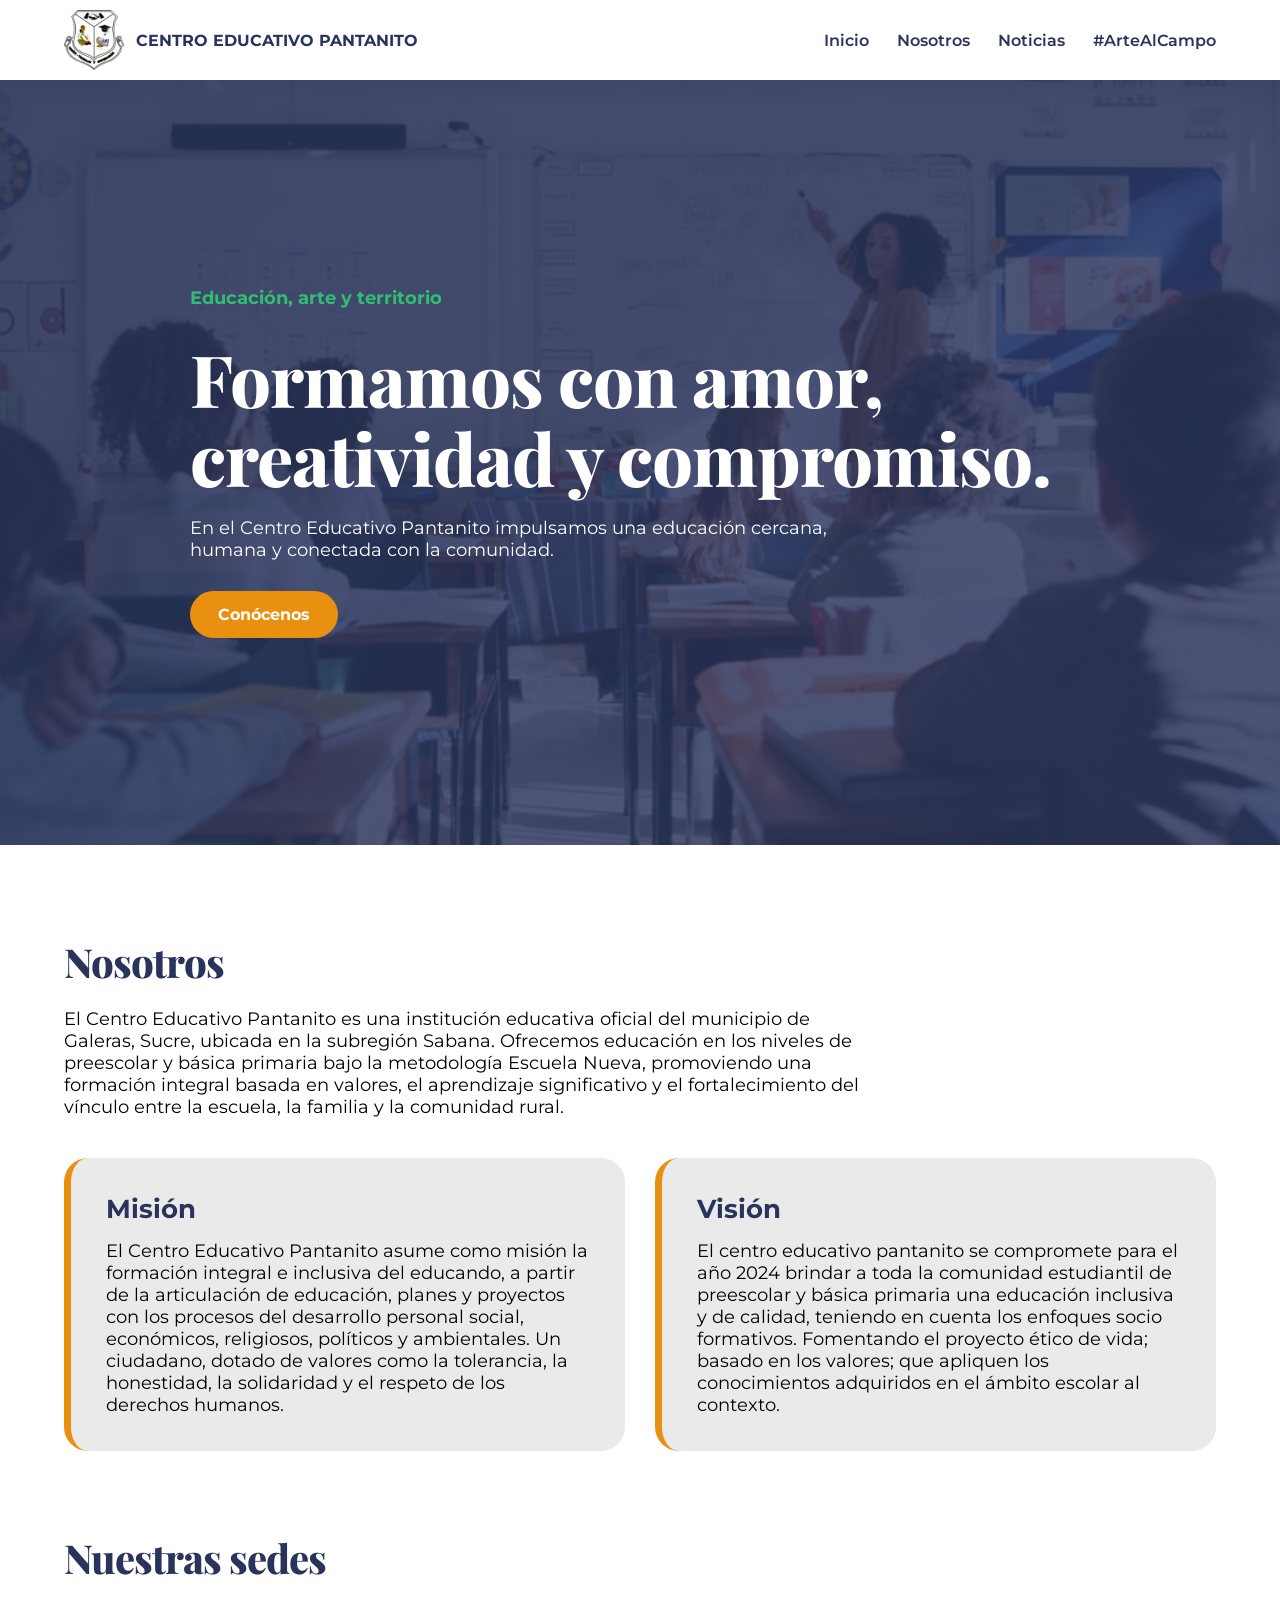
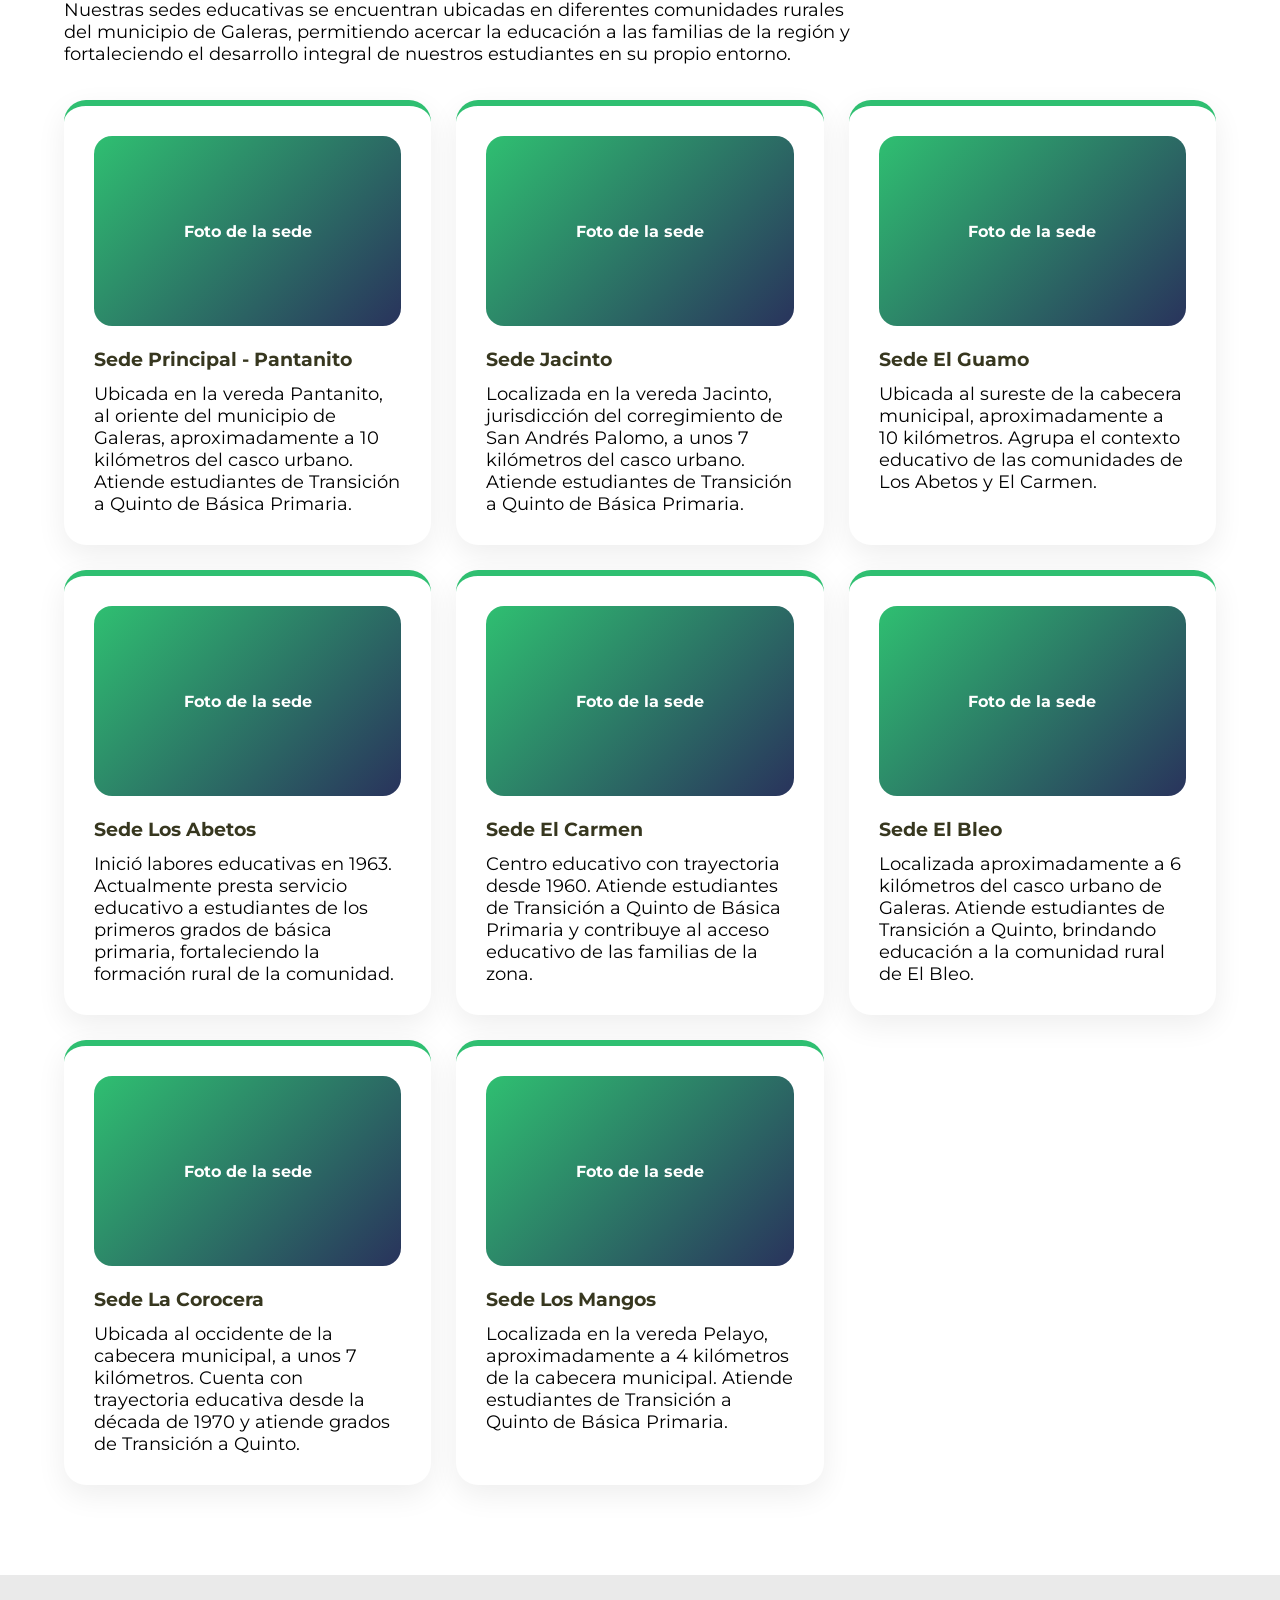
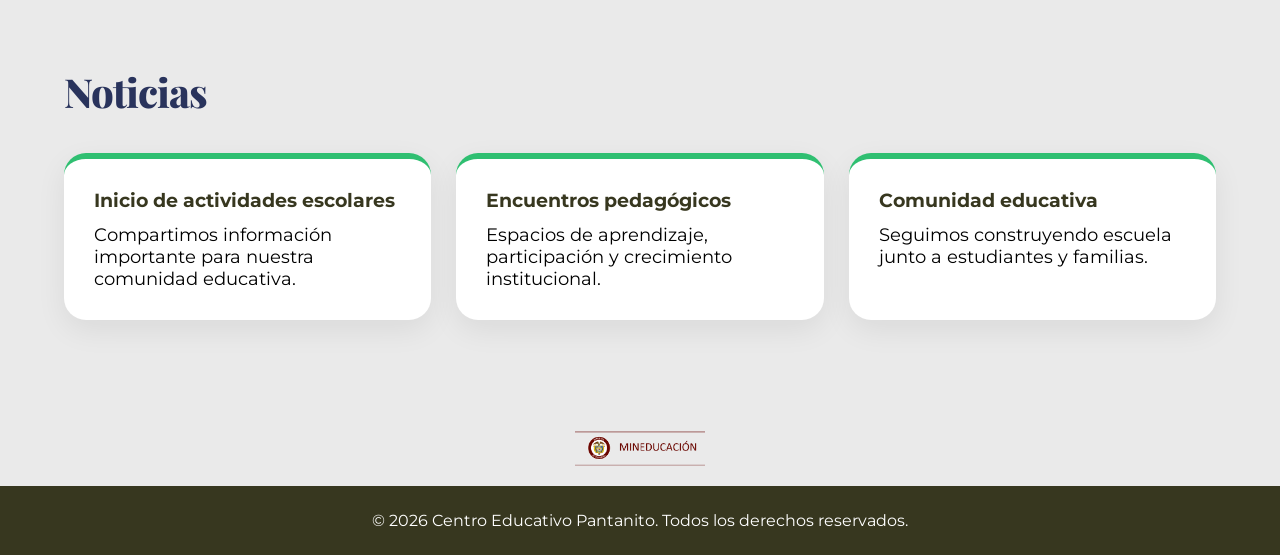
==== index.html @ 2e7761bb "Subiendo archivos base de la página" ====
<!doctype html>
<html lang="es">
  <head>
    <meta charset="UTF-8" />
    <meta name="viewport" content="width=device-width, initial-scale=1.0" />
    <title>Centro Educativo Pantanito</title>
    <link rel="preconnect" href="https://fonts.googleapis.com" />
    <link rel="preconnect" href="https://fonts.gstatic.com" crossorigin />
    <link
      href="https://fonts.googleapis.com/css2?family=Montserrat:wght@400;500;600;700;800&family=Playfair+Display:wght@600;700;800&display=swap"
      rel="stylesheet"
    />
    <link rel="stylesheet" href="styles.css" />
  </head>
  <body>
    <header class="header">
      <nav class="navbar">
        <div class="logo">
          <div class="logo-box">
            <img src="img/logo.png" alt="Logo Centro Educativo Pantanito" />
          </div>
          <span>CENTRO EDUCATIVO PANTANITO</span>
        </div>

        <ul class="menu">
          <li><a href="#inicio">Inicio</a></li>
          <li><a href="#nosotros">Nosotros</a></li>
          <li><a href="#noticias">Noticias</a></li>
          <li><a href="arte-al-campo.html">#ArteAlCampo</a></li>
        </ul>
      </nav>
    </header>

    <section id="inicio" class="hero">
      <div class="hero-content">
        <p class="tag">Educación, arte y territorio</p>
        <h1>Formamos con amor, creatividad y compromiso.</h1>
        <p>
          En el Centro Educativo Pantanito impulsamos una educación cercana,
          humana y conectada con la comunidad.
        </p>
        <a href="#nosotros" class="btn">Conócenos</a>
      </div>
    </section>

    <section id="nosotros" class="section">
      <h2>Nosotros</h2>
      <p>
        El Centro Educativo Pantanito es una institución educativa oficial del
        municipio de Galeras, Sucre, ubicada en la subregión Sabana. Ofrecemos
        educación en los niveles de preescolar y básica primaria bajo la
        metodología Escuela Nueva, promoviendo una formación integral basada en
        valores, el aprendizaje significativo y el fortalecimiento del vínculo
        entre la escuela, la familia y la comunidad rural.
      </p>

      <div class="mission-vision">
        <article class="info-box">
          <h3>Misión</h3>
          <p>
            El Centro Educativo Pantanito asume como misión la formación
            integral e inclusiva del educando, a partir de la articulación de
            educación, planes y proyectos con los procesos del desarrollo
            personal social, económicos, religiosos, políticos y ambientales. Un
            ciudadano, dotado de valores como la tolerancia, la honestidad, la
            solidaridad y el respeto de los derechos humanos.
          </p>
        </article>

        <article class="info-box">
          <h3>Visión</h3>
          <p>
            El centro educativo pantanito se compromete para el año 2024 brindar
            a toda la comunidad estudiantil de preescolar y básica primaria una
            educación inclusiva y de calidad, teniendo en cuenta los enfoques
            socio formativos. Fomentando el proyecto ético de vida; basado en
            los valores; que apliquen los conocimientos adquiridos en el ámbito
            escolar al contexto.
          </p>
        </article>
      </div>

      <div class="sedes">
        <h2>Nuestras sedes</h2>
        <p>
          Nuestras sedes educativas se encuentran ubicadas en diferentes
          comunidades rurales del municipio de Galeras, permitiendo acercar la
          educación a las familias de la región y fortaleciendo el desarrollo
          integral de nuestros estudiantes en su propio entorno.
        </p>

        <div class="cards sedes-grid">
          <article class="card sede-card">
            <div class="sede-img">Foto de la sede</div>
            <h3>Sede Principal - Pantanito</h3>
            <p>
              Ubicada en la vereda Pantanito, al oriente del municipio de
              Galeras, aproximadamente a 10 kilómetros del casco urbano. Atiende
              estudiantes de Transición a Quinto de Básica Primaria.
            </p>
          </article>

          <article class="card sede-card">
            <div class="sede-img">Foto de la sede</div>
            <h3>Sede Jacinto</h3>
            <p>
              Localizada en la vereda Jacinto, jurisdicción del corregimiento de
              San Andrés Palomo, a unos 7 kilómetros del casco urbano. Atiende
              estudiantes de Transición a Quinto de Básica Primaria.
            </p>
          </article>

          <article class="card sede-card">
            <div class="sede-img">Foto de la sede</div>
            <h3>Sede El Guamo</h3>
            <p>
              Ubicada al sureste de la cabecera municipal, aproximadamente a 10
              kilómetros. Agrupa el contexto educativo de las comunidades de Los
              Abetos y El Carmen.
            </p>
          </article>

          <article class="card sede-card">
            <div class="sede-img">Foto de la sede</div>
            <h3>Sede Los Abetos</h3>
            <p>
              Inició labores educativas en 1963. Actualmente presta servicio
              educativo a estudiantes de los primeros grados de básica primaria,
              fortaleciendo la formación rural de la comunidad.
            </p>
          </article>

          <article class="card sede-card">
            <div class="sede-img">Foto de la sede</div>
            <h3>Sede El Carmen</h3>
            <p>
              Centro educativo con trayectoria desde 1960. Atiende estudiantes
              de Transición a Quinto de Básica Primaria y contribuye al acceso
              educativo de las familias de la zona.
            </p>
          </article>

          <article class="card sede-card">
            <div class="sede-img">Foto de la sede</div>
            <h3>Sede El Bleo</h3>
            <p>
              Localizada aproximadamente a 6 kilómetros del casco urbano de
              Galeras. Atiende estudiantes de Transición a Quinto, brindando
              educación a la comunidad rural de El Bleo.
            </p>
          </article>

          <article class="card sede-card">
            <div class="sede-img">Foto de la sede</div>
            <h3>Sede La Corocera</h3>
            <p>
              Ubicada al occidente de la cabecera municipal, a unos 7
              kilómetros. Cuenta con trayectoria educativa desde la década de
              1970 y atiende grados de Transición a Quinto.
            </p>
          </article>

          <article class="card sede-card">
            <div class="sede-img">Foto de la sede</div>
            <h3>Sede Los Mangos</h3>
            <p>
              Localizada en la vereda Pelayo, aproximadamente a 4 kilómetros de
              la cabecera municipal. Atiende estudiantes de Transición a Quinto
              de Básica Primaria.
            </p>
          </article>
        </div>
      </div>
    </section>

    <section id="noticias" class="section bg-light">
      <h2>Noticias</h2>

      <div class="cards">
        <article class="card">
          <h3>Inicio de actividades escolares</h3>
          <p>
            Compartimos información importante para nuestra comunidad educativa.
          </p>
        </article>

        <article class="card">
          <h3>Encuentros pedagógicos</h3>
          <p>
            Espacios de aprendizaje, participación y crecimiento institucional.
          </p>
        </article>

        <article class="card">
          <h3>Comunidad educativa</h3>
          <p>Seguimos construyendo escuela junto a estudiantes y familias.</p>
        </article>
      </div>
    </section>

    <section class="logos-section">
      <div class="logos-container">
        <div class="logos-grid">
          <div class="logo-aliado">
            <img
              src="img/logo-mineducacion.png"
              alt="Ministerio de Educación Nacional"
            />
          </div>
        </div>
      </div>
    </section>

    <footer class="footer">
      <p>© 2026 Centro Educativo Pantanito. Todos los derechos reservados.</p>
    </footer>
  </body>
</html>
---- styles.css ----
:root {
  --gris: #EAEAEA;
  --naranja: #EA9010;
  --khaki: #37371F;
  --indigo: #29335C;
  --verde: #2FBF71;
  --blanco: #FFFFFF;
  --texto: #222222;
}

* {
  margin: 0;
  padding: 0;
  box-sizing: border-box;
}

html {
  scroll-behavior: smooth;
}

body {
  font-family: 'Montserrat', sans-serif;
}

h1, h2 {
  font-family: 'Playfair Display', serif;
  font-weight: 800;
  letter-spacing: -1px;
}

h3,
.logo span,
.menu a,
.btn,
.tag {
  font-family: 'Montserrat', sans-serif;
  font-weight: 700;
}

p,
li,
span {
  font-family: 'Montserrat', sans-serif;
  font-weight: 400;
}

.header {
  background: var(--blanco);
  box-shadow: 0 4px 20px rgba(0, 0, 0, 0.08);
  position: sticky;
  top: 0;
  z-index: 1000;
}

.navbar {
  width: 90%;
  max-width: 1200px;
  margin: auto;
  height: 80px;
  display: flex;
  justify-content: space-between;
  align-items: center;
}

.logo {
  display: flex;
  align-items: center;
  gap: 12px;
  font-weight: bold;
  color: var(--indigo);
}

.logo-box {
  width: 60px;
  height: 60px;
  border-radius: 14px;
  background: transparent;
  display: flex;
  align-items: center;
  justify-content: center;
  overflow: hidden;
}

.logo-box img {
  width: 100%;
  height: 100%;
  object-fit: contain;
}

.menu {
  list-style: none;
  display: flex;
  gap: 28px;
}

.menu a {
  text-decoration: none;
  color: var(--indigo);
  font-weight: 600;
}

.menu a:hover {
  color: var(--naranja);
}

.hero {
  min-height: 85vh;
  background:
    linear-gradient(rgba(41, 51, 92, 0.82), rgba(41, 51, 92, 0.82)),
    url("img/index.jpg");
  background-size: cover;
  background-position: center;
  display: flex;
  align-items: center;
  color: var(--blanco);
}

.hero-content {
  width: 90%;
  max-width: 900px;
  margin: auto;
}

.tag {
  color: var(--verde);
  font-weight: bold;
  margin-bottom: 15px;
}

.hero h1 {
  font-size: clamp(38px, 6vw, 72px);
  line-height: 1.1;
  margin-bottom: 20px;
}

.hero p {
  max-width: 650px;
  font-size: 18px;
  margin-bottom: 30px;
}

.btn {
  display: inline-block;
  background: var(--naranja);
  color: var(--blanco);
  padding: 14px 28px;
  border-radius: 40px;
  text-decoration: none;
  font-weight: bold;
  transition: 0.3s ease;
}

.btn:hover {
  background: var(--verde);
  transform: translateY(-3px);
}

.section {
  width: 90%;
  max-width: 1200px;
  margin: auto;
  padding: 90px 0;
}

.section h2 {
  color: var(--indigo);
  font-size: 40px;
  margin-bottom: 20px;
}

.section p {
  max-width: 800px;
  font-size: 18px;
}

.bg-light {
  max-width: none;
  width: 100%;
  background: var(--gris);
  padding-left: 5%;
  padding-right: 5%;
}

.cards {
  display: grid;
  grid-template-columns: repeat(3, 1fr);
  gap: 25px;
  margin-top: 35px;
}

.card {
  background: var(--blanco);
  padding: 30px;
  border-radius: 22px;
  box-shadow: 0 10px 30px rgba(0, 0, 0, 0.07);
  border-top: 6px solid var(--verde);
}

.card h3 {
  color: var(--khaki);
  margin-bottom: 12px;
}

.arte {
  background: var(--indigo);
  color: var(--blanco);
  border-radius: 30px;
  padding: 70px;
  margin-top: 70px;
  margin-bottom: 70px;
}

.arte h2 {
  color: var(--verde);
}

.btn-dark {
  background: var(--verde);
  margin-top: 25px;
}

.btn-dark:hover {
  background: var(--naranja);
}

.footer {
  background: var(--khaki);
  color: var(--blanco);
  text-align: center;
  padding: 25px;
}

@media (max-width: 768px) {
  .navbar {
    height: auto;
    padding: 20px 0;
    flex-direction: column;
    gap: 18px;
  }

  .menu {
    flex-wrap: wrap;
    justify-content: center;
    gap: 15px;
  }

  .hero {
    text-align: center;
    min-height: 75vh;
  }

  .hero p {
    margin-left: auto;
    margin-right: auto;
  }

  .cards {
    grid-template-columns: 1fr;
  }

  .arte {
    padding: 45px 25px;
    border-radius: 20px;
  }

  .section h2 {
    font-size: 32px;
  }
}

.arte-hero {
  background:
    linear-gradient(rgba(55, 55, 31, 0.78), rgba(55, 55, 31, 0.78)),
    url("https://images.unsplash.com/photo-1513364776144-60967b0f800f?auto=format&fit=crop&w=1600&q=80");
  background-size: cover;
  background-position: center;
}

.mission-vision {
  display: grid;
  grid-template-columns: repeat(2, 1fr);
  gap: 30px;
  margin-top: 40px;
}

.info-box {
  background: var(--gris);
  padding: 35px;
  border-radius: 24px;
  border-left: 7px solid var(--naranja);
}

.info-box h3 {
  color: var(--indigo);
  font-size: 26px;
  margin-bottom: 15px;
}

.sedes {
  margin-top: 80px;
}

.sedes h2 {
  margin-bottom: 15px;
}

.sedes-grid {
  margin-top: 35px;
}

.sede-card {
  overflow: hidden;
}

.sede-img {
  height: 190px;
  border-radius: 18px;
  background: linear-gradient(135deg, var(--verde), var(--indigo));
  color: var(--blanco);
  display: flex;
  align-items: center;
  justify-content: center;
  font-weight: bold;
  margin-bottom: 22px;
}

.logos-section {
  background: var(--gris);
  padding: 20px 5%;
}

.logos-container {
  max-width: 1200px;
  margin: auto;
}

.logos-grid {
  display: flex;
  justify-content: center;
  align-items: center;
}

.logo-aliado {
  display: flex;
  align-items: center;
  justify-content: center;
  background: transparent;
  padding: 0;
  border: none;
  box-shadow: none;
}

.logo-aliado img {
  max-width: 130px;
  max-height: 45px;
  object-fit: contain;
}

@media (max-width: 768px) {
  .mission-vision {
    grid-template-columns: 1fr;
  }
}
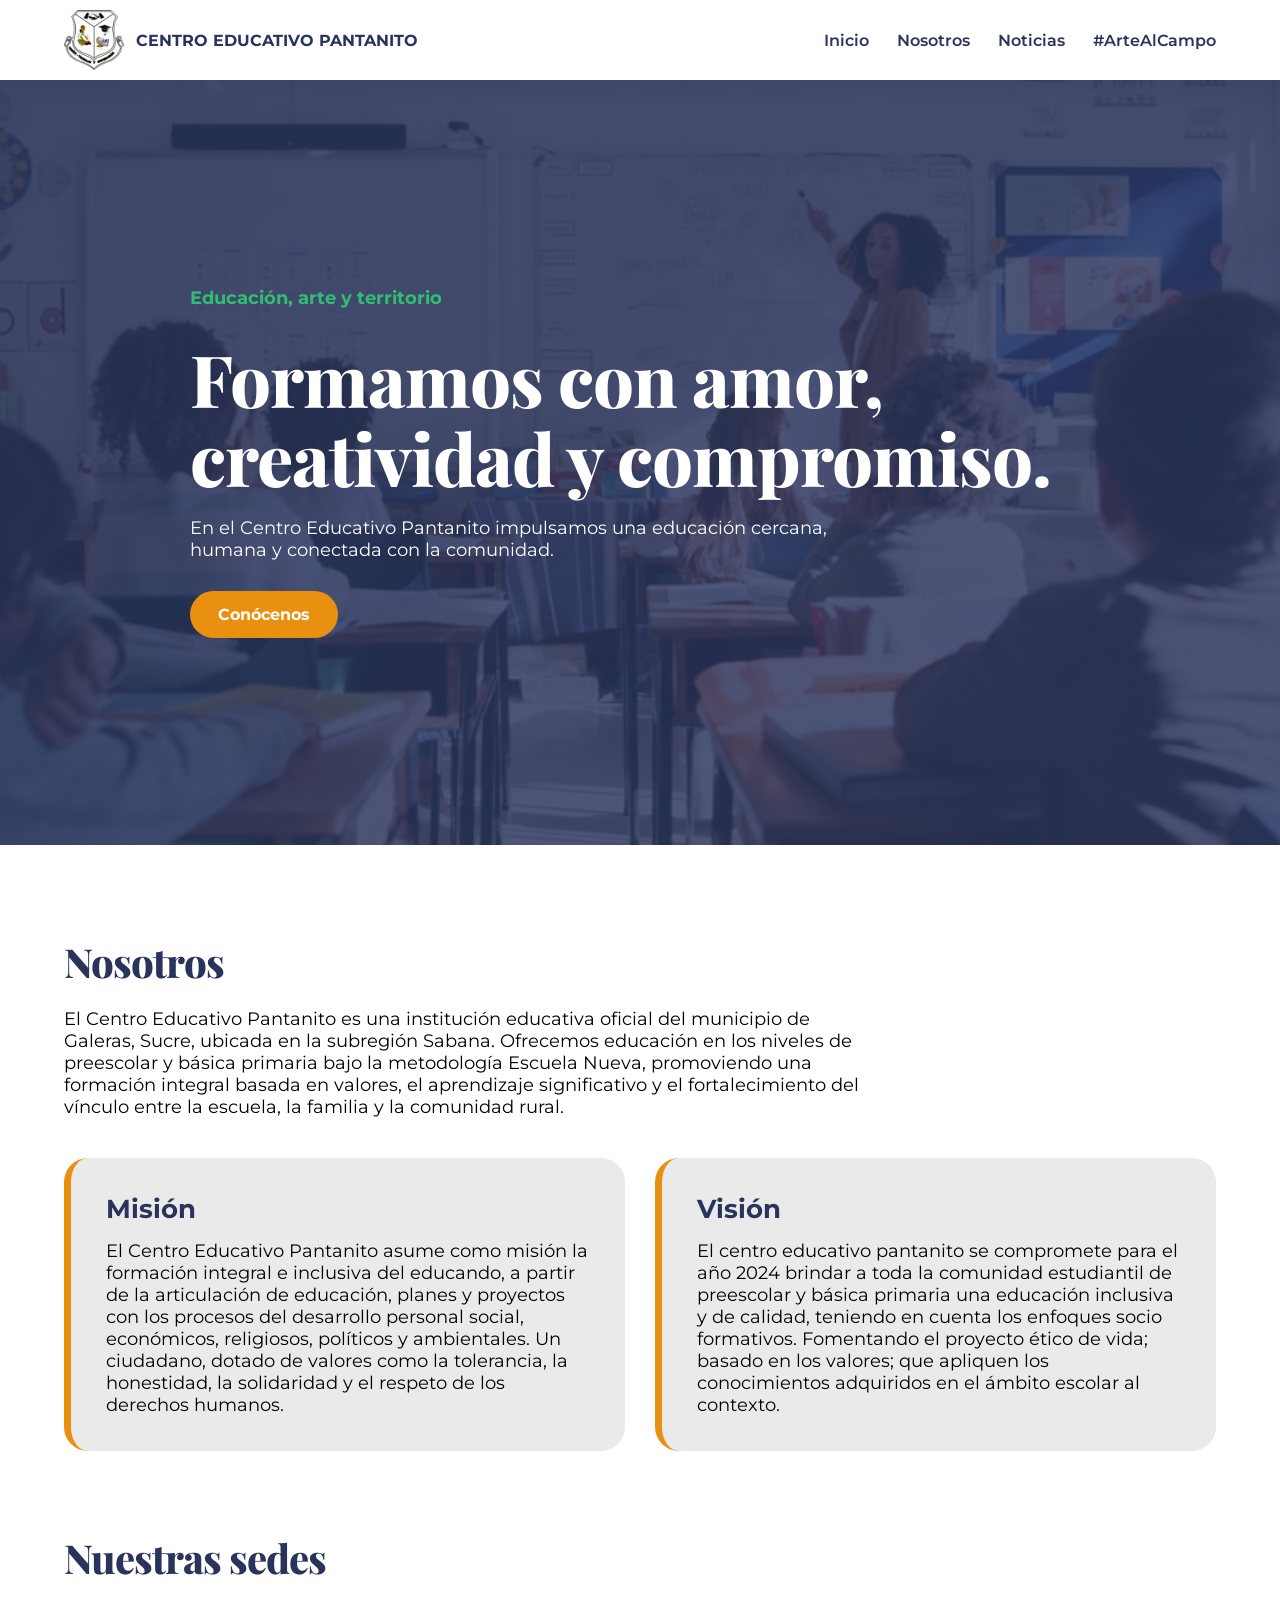
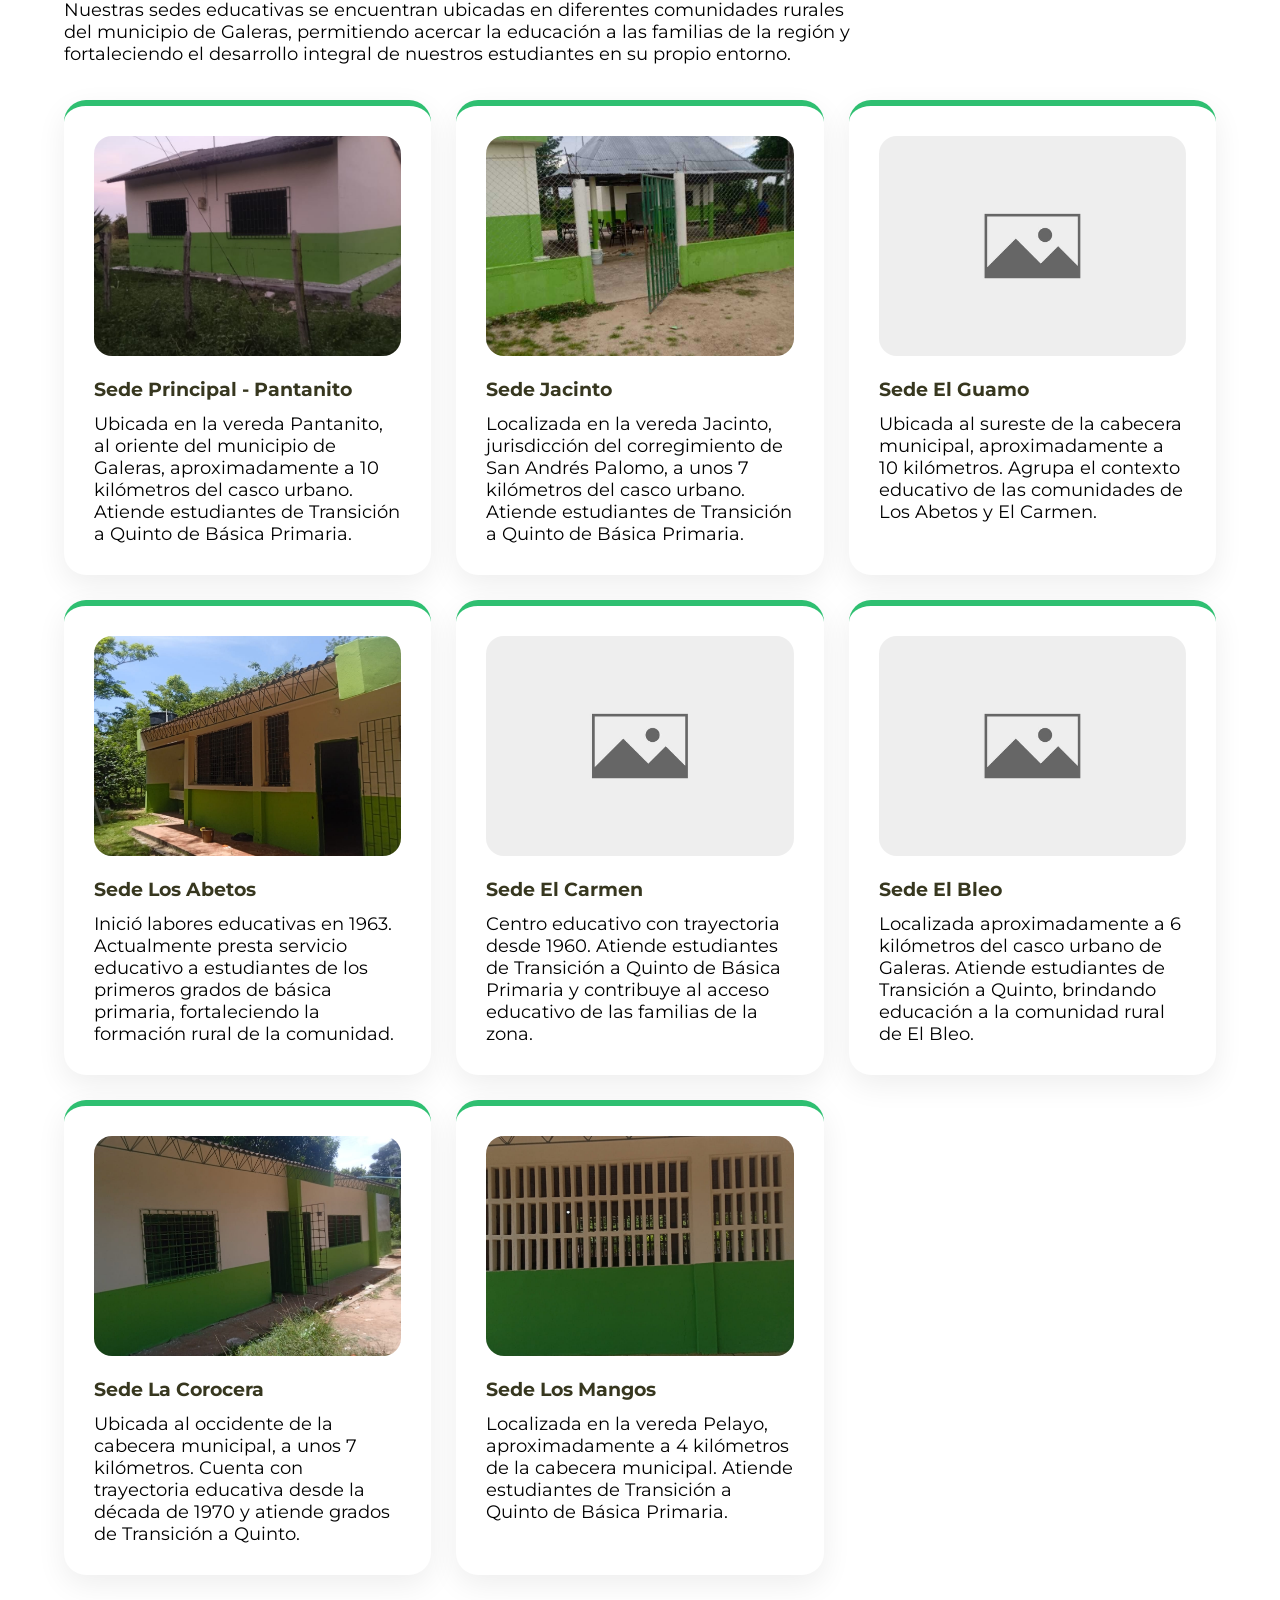
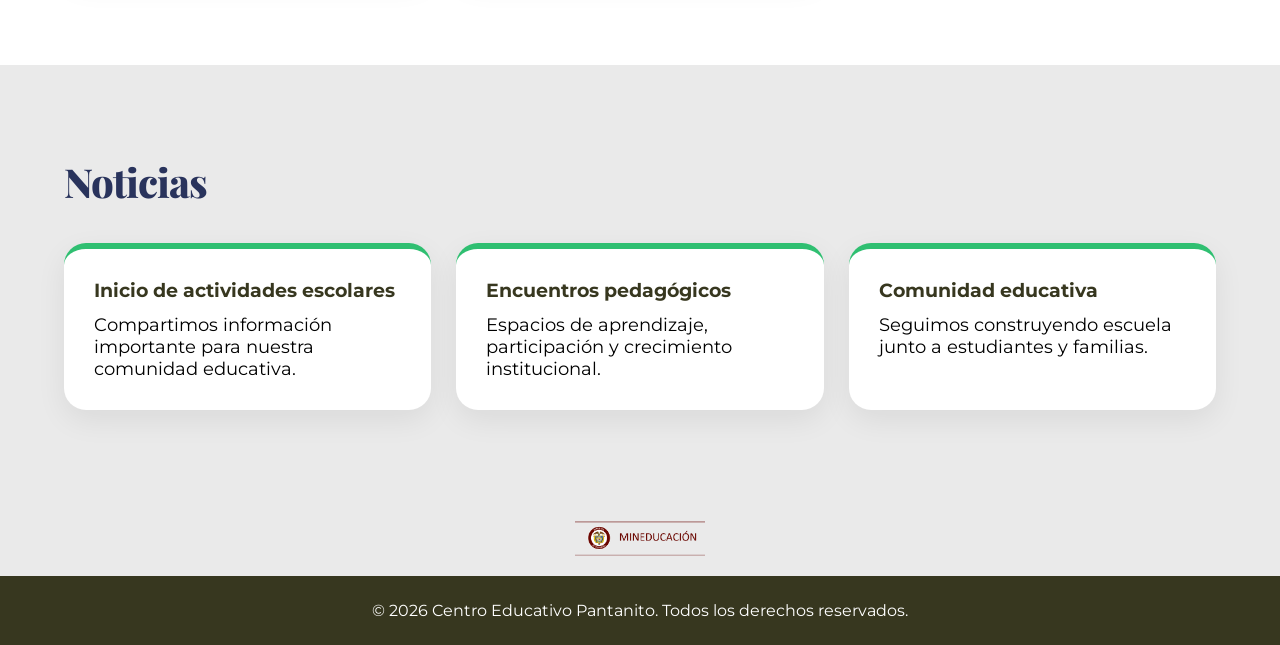
==== commit 8f3da572: "Añadiendo actualizaciones" ====
--- a/index.html
+++ b/index.html
@@ -22,6 +22,13 @@
           <span>CENTRO EDUCATIVO PANTANITO</span>
         </div>
 
+        <input type="checkbox" id="menu-toggle" class="menu-toggle" />
+        <label for="menu-toggle" class="hamburger">
+          <span></span>
+          <span></span>
+          <span></span>
+        </label>
+
         <ul class="menu">
           <li><a href="#inicio">Inicio</a></li>
           <li><a href="#nosotros">Nosotros</a></li>
@@ -91,7 +98,11 @@
 
         <div class="cards sedes-grid">
           <article class="card sede-card">
-            <div class="sede-img">Foto de la sede</div>
+            <img
+              src="img/sede_pantanito.jpeg"
+              alt="Sede Principal - Pantanito"
+              class="sede-img-real"
+            />
             <h3>Sede Principal - Pantanito</h3>
             <p>
               Ubicada en la vereda Pantanito, al oriente del municipio de
@@ -101,7 +112,11 @@
           </article>
 
           <article class="card sede-card">
-            <div class="sede-img">Foto de la sede</div>
+            <img
+              src="img/sede_jacinto.jpg"
+              alt="Sede Jacinto"
+              class="sede-img-real"
+            />
             <h3>Sede Jacinto</h3>
             <p>
               Localizada en la vereda Jacinto, jurisdicción del corregimiento de
@@ -111,7 +126,11 @@
           </article>
 
           <article class="card sede-card">
-            <div class="sede-img">Foto de la sede</div>
+            <img
+              src="img/nophoto.webp"
+              alt="Sede El Guamo"
+              class="sede-img-real"
+            />
             <h3>Sede El Guamo</h3>
             <p>
               Ubicada al sureste de la cabecera municipal, aproximadamente a 10
@@ -121,7 +140,11 @@
           </article>
 
           <article class="card sede-card">
-            <div class="sede-img">Foto de la sede</div>
+            <img
+              src="img/sede_abetos.jpeg"
+              alt="Sede Abetos"
+              class="sede-img-real"
+            />
             <h3>Sede Los Abetos</h3>
             <p>
               Inició labores educativas en 1963. Actualmente presta servicio
@@ -131,7 +154,11 @@
           </article>
 
           <article class="card sede-card">
-            <div class="sede-img">Foto de la sede</div>
+            <img
+              src="img/nophoto.webp"
+              alt="Sede El Carmen"
+              class="sede-img-real"
+            />
             <h3>Sede El Carmen</h3>
             <p>
               Centro educativo con trayectoria desde 1960. Atiende estudiantes
@@ -141,7 +168,11 @@
           </article>
 
           <article class="card sede-card">
-            <div class="sede-img">Foto de la sede</div>
+            <img
+              src="img/nophoto.webp"
+              alt="Sede El Bleo"
+              class="sede-img-real"
+            />
             <h3>Sede El Bleo</h3>
             <p>
               Localizada aproximadamente a 6 kilómetros del casco urbano de
@@ -151,7 +182,11 @@
           </article>
 
           <article class="card sede-card">
-            <div class="sede-img">Foto de la sede</div>
+            <img
+              src="img/sede_corocera.jpeg"
+              alt="Sede Corocera"
+              class="sede-img-real"
+            />
             <h3>Sede La Corocera</h3>
             <p>
               Ubicada al occidente de la cabecera municipal, a unos 7
@@ -161,7 +196,11 @@
           </article>
 
           <article class="card sede-card">
-            <div class="sede-img">Foto de la sede</div>
+            <img
+              src="img/sede_mangos.jpeg"
+              alt="Sede Mangos"
+              class="sede-img-real"
+            />
             <h3>Sede Los Mangos</h3>
             <p>
               Localizada en la vereda Pelayo, aproximadamente a 4 kilómetros de
@@ -214,5 +253,22 @@
     <footer class="footer">
       <p>© 2026 Centro Educativo Pantanito. Todos los derechos reservados.</p>
     </footer>
+
+    <script>
+      let lastScroll = 0;
+      const header = document.querySelector(".header");
+
+      window.addEventListener("scroll", () => {
+        const currentScroll = window.pageYOffset;
+
+        if (currentScroll > lastScroll && currentScroll > 120) {
+          header.classList.add("hide-header");
+        } else {
+          header.classList.remove("hide-header");
+        }
+
+        lastScroll = currentScroll;
+      });
+    </script>
   </body>
 </html>
--- a/styles.css
+++ b/styles.css
@@ -50,6 +50,11 @@
   position: sticky;
   top: 0;
   z-index: 1000;
+  transition: transform 0.35s ease;
+}
+
+.header.hide-header {
+  transform: translateY(-100%);
 }
 
 .navbar {
@@ -233,28 +238,85 @@
 @media (max-width: 768px) {
   .navbar {
     height: auto;
-    padding: 20px 0;
+    padding: 18px 0 22px;
     flex-direction: column;
     gap: 18px;
   }
 
+  .logo {
+    justify-content: center;
+    text-align: left;
+  }
+
+  .logo span {
+    font-size: 18px;
+    line-height: 1.2;
+    max-width: 260px;
+  }
+
+  .logo-box {
+    width: 56px;
+    height: 56px;
+    flex-shrink: 0;
+  }
+
   .menu {
-    flex-wrap: wrap;
-    justify-content: center;
-    gap: 15px;
+    width: 100%;
+    display: grid;
+    grid-template-columns: repeat(2, 1fr);
+    gap: 12px;
+  }
+
+  .menu li {
+    width: 100%;
+  }
+
+  .menu a {
+    display: block;
+    width: 100%;
+    text-align: center;
+    background: var(--gris);
+    padding: 12px 10px;
+    border-radius: 999px;
+    font-size: 15px;
+  }
+
+  .menu a:hover {
+    background: var(--naranja);
+    color: var(--blanco);
   }
 
   .hero {
+    min-height: 70vh;
     text-align: center;
-    min-height: 75vh;
+    padding: 70px 0;
+  }
+
+  .hero-content {
+    width: 88%;
+  }
+
+  .tag {
+    font-size: 18px;
+    margin-bottom: 18px;
+  }
+
+  .hero h1 {
+    font-size: 45px;
+    line-height: 1.05;
   }
 
   .hero p {
+    font-size: 19px;
     margin-left: auto;
     margin-right: auto;
   }
 
   .cards {
+    grid-template-columns: 1fr;
+  }
+
+  .mission-vision {
     grid-template-columns: 1fr;
   }
 
@@ -264,7 +326,39 @@
   }
 
   .section h2 {
-    font-size: 32px;
+    font-size: 34px;
+  }
+}
+
+@media (max-width: 430px) {
+  .navbar {
+    width: 92%;
+  }
+
+  .logo span {
+    font-size: 16px;
+  }
+
+  .menu {
+    grid-template-columns: 1fr;
+    gap: 10px;
+  }
+
+  .menu a {
+    font-size: 15px;
+    padding: 11px;
+  }
+
+  .hero h1 {
+    font-size: 38px;
+  }
+
+  .hero p {
+    font-size: 17px;
+  }
+
+  .tag {
+    font-size: 16px;
   }
 }
 
@@ -312,16 +406,20 @@
   overflow: hidden;
 }
 
-.sede-img {
-  height: 190px;
+.sede-img-real {
+  width: 100%;
+  max-width: 320px;
+  height: 220px;
+  object-fit: cover;
+  object-position: center;
+  display: block;
   border-radius: 18px;
-  background: linear-gradient(135deg, var(--verde), var(--indigo));
-  color: var(--blanco);
-  display: flex;
-  align-items: center;
-  justify-content: center;
-  font-weight: bold;
-  margin-bottom: 22px;
+  margin: 0 auto 22px auto;
+}
+
+.sede-card {
+  display: flex;
+  flex-direction: column;
 }
 
 .logos-section {
@@ -360,4 +458,368 @@
   .mission-vision {
     grid-template-columns: 1fr;
   }
+}
+
+.menu a {
+  position: relative;
+  transition: color 0.3s ease, transform 0.3s ease;
+}
+
+.menu a::after {
+  content: "";
+  position: absolute;
+  left: 50%;
+  bottom: -6px;
+  width: 0;
+  height: 3px;
+  background: var(--verde);
+  border-radius: 20px;
+  transform: translateX(-50%);
+  transition: width 0.3s ease;
+}
+
+.menu a:hover {
+  color: var(--verde);
+  transform: translateY(-2px);
+}
+
+.menu a:hover::after {
+  width: 60%;
+}
+
+.card {
+  transition: transform 0.3s ease, box-shadow 0.3s ease;
+}
+
+.card:hover {
+  transform: translateY(-8px);
+  box-shadow: 0 18px 45px rgba(0, 0, 0, 0.12);
+}
+
+.card h3 {
+  transition: color 0.3s ease;
+}
+
+.card:hover h3 {
+  color: var(--indigo);
+}
+
+.info-box {
+  transition: transform 0.3s ease, box-shadow 0.3s ease;
+}
+
+.info-box:hover {
+  transform: translateY(-6px);
+  box-shadow: 0 16px 35px rgba(0, 0, 0, 0.1);
+}
+
+.menu-toggle,
+.hamburger {
+  display: none;
+}
+
+@media (max-width: 768px) {
+  .navbar {
+    height: 82px;
+    padding: 0;
+    flex-direction: row;
+    justify-content: space-between;
+    align-items: center;
+  }
+
+  .logo {
+    flex: 1;
+  }
+
+  .logo span {
+    font-size: 15px;
+    line-height: 1.2;
+    max-width: 220px;
+  }
+
+  .logo-box {
+    width: 52px;
+    height: 52px;
+  }
+
+  .hamburger {
+    width: 44px;
+    height: 44px;
+    border-radius: 12px;
+    background: var(--gris);
+    display: flex;
+    flex-direction: column;
+    justify-content: center;
+    align-items: center;
+    gap: 5px;
+    cursor: pointer;
+  }
+
+  .hamburger span {
+    width: 22px;
+    height: 3px;
+    background: var(--indigo);
+    border-radius: 10px;
+    transition: 0.3s ease;
+  }
+
+  .menu {
+    position: absolute;
+    top: 82px;
+    left: 0;
+    width: 100%;
+    background: var(--blanco);
+    padding: 18px 6%;
+    display: none;
+    grid-template-columns: 1fr;
+    gap: 12px;
+    box-shadow: 0 18px 35px rgba(0, 0, 0, 0.08);
+  }
+
+  .menu-toggle:checked ~ .menu {
+    display: grid;
+  }
+
+  .menu a {
+    background: var(--gris);
+    padding: 13px;
+    border-radius: 999px;
+    text-align: center;
+  }
+
+  .menu a::after {
+    display: none;
+  }
+
+  .menu-toggle:checked + .hamburger span:nth-child(1) {
+    transform: rotate(45deg) translate(5px, 6px);
+  }
+
+  .menu-toggle:checked + .hamburger span:nth-child(2) {
+    opacity: 0;
+  }
+
+  .menu-toggle:checked + .hamburger span:nth-child(3) {
+    transform: rotate(-45deg) translate(5px, -6px);
+  }
+}
+
+.arte-gallery {
+  display: grid;
+  grid-template-columns: 1.2fr 1fr;
+  gap: 24px;
+  margin-top: 40px;
+  align-items: stretch;
+}
+
+.arte-gallery-card {
+  background: var(--gris);
+  border-radius: 26px;
+  overflow: hidden;
+  box-shadow: 0 14px 35px rgba(0, 0, 0, 0.08);
+  transition: transform 0.3s ease, box-shadow 0.3s ease;
+}
+
+.arte-gallery-card.large {
+  grid-row: span 2;
+}
+
+.arte-gallery-card img {
+  width: 100%;
+  height: 100%;
+  object-fit: cover;
+  display: block;
+}
+
+.arte-gallery-card:hover {
+  transform: translateY(-6px);
+  box-shadow: 0 20px 45px rgba(0, 0, 0, 0.13);
+}
+
+@media (max-width: 900px) {
+  .arte-gallery {
+    grid-template-columns: 1fr;
+  }
+
+  .arte-gallery-card.large {
+    grid-row: auto;
+  }
+
+  .arte-gallery-card img {
+    height: auto;
+  }
+}
+
+.arte-carousel-section {
+  margin-top: 45px;
+}
+
+.arte-carousel-header {
+  margin-bottom: 20px;
+}
+
+.arte-carousel-header h3 {
+  color: var(--indigo);
+  font-size: 24px;
+  margin-bottom: 6px;
+}
+
+.arte-carousel-header p {
+  color: #555;
+  font-size: 15px;
+}
+
+.arte-carousel {
+  position: relative;
+  display: flex;
+  align-items: center;
+  gap: 15px;
+}
+
+.arte-carousel-track {
+  display: flex;
+  gap: 22px;
+  overflow-x: auto;
+  scroll-behavior: smooth;
+  padding: 10px 4px 20px;
+  scrollbar-width: thin;
+}
+
+.arte-slide {
+  width: 290px;
+  min-width: 290px;
+  height: 365px;
+  object-fit: cover;
+  border-radius: 22px;
+  background: var(--gris);
+  box-shadow: 0 12px 30px rgba(0, 0, 0, 0.1);
+  cursor: pointer;
+  transition: transform 0.3s ease, box-shadow 0.3s ease;
+}
+
+.arte-slide:hover {
+  transform: translateY(-6px);
+  box-shadow: 0 18px 42px rgba(0, 0, 0, 0.16);
+}
+
+.carousel-btn {
+  width: 44px;
+  height: 44px;
+  min-width: 44px;
+  border: none;
+  border-radius: 50%;
+  background: var(--indigo);
+  color: var(--blanco);
+  font-size: 32px;
+  line-height: 1;
+  cursor: pointer;
+  display: grid;
+  place-items: center;
+  transition: background 0.3s ease, transform 0.3s ease;
+}
+
+.carousel-btn:hover {
+  background: var(--verde);
+  transform: scale(1.08);
+}
+
+.image-modal {
+  position: fixed;
+  inset: 0;
+  background: rgba(0, 0, 0, 0.82);
+  display: none;
+  align-items: center;
+  justify-content: center;
+  padding: 25px;
+  z-index: 5000;
+}
+
+.image-modal.active {
+  display: flex;
+}
+
+.image-modal img {
+  max-width: 92vw;
+  max-height: 88vh;
+  object-fit: contain;
+  border-radius: 18px;
+  background: var(--blanco);
+}
+
+.modal-close {
+  position: absolute;
+  top: 22px;
+  right: 28px;
+  background: transparent;
+  border: none;
+  color: var(--blanco);
+  font-size: 42px;
+  cursor: pointer;
+}
+
+@media (max-width: 768px) {
+  .arte-carousel {
+    gap: 8px;
+  }
+
+  .arte-slide {
+    width: 245px;
+    min-width: 245px;
+    height: 310px;
+  }
+
+  .carousel-btn {
+    display: none;
+  }
+}
+
+.versiones-accordion {
+  margin-top: 35px;
+  display: grid;
+  gap: 22px;
+}
+
+.version-box {
+  background: var(--blanco);
+  border-radius: 24px;
+  box-shadow: 0 14px 35px rgba(0, 0, 0, 0.08);
+  overflow: hidden;
+}
+
+.version-box summary {
+  cursor: pointer;
+  padding: 24px 30px;
+  font-family: 'Montserrat', sans-serif;
+  font-size: 22px;
+  font-weight: 800;
+  color: var(--indigo);
+  list-style: none;
+  position: relative;
+}
+
+.version-box summary::-webkit-details-marker {
+  display: none;
+}
+
+.version-box summary::after {
+  content: "+";
+  position: absolute;
+  right: 30px;
+  top: 50%;
+  transform: translateY(-50%);
+  font-size: 30px;
+  color: var(--verde);
+}
+
+.version-box[open] summary::after {
+  content: "−";
+}
+
+.version-content {
+  padding: 0 30px 35px;
+}
+
+.version-box[open] summary {
+  border-bottom: 1px solid var(--gris);
+  margin-bottom: 30px;
 }
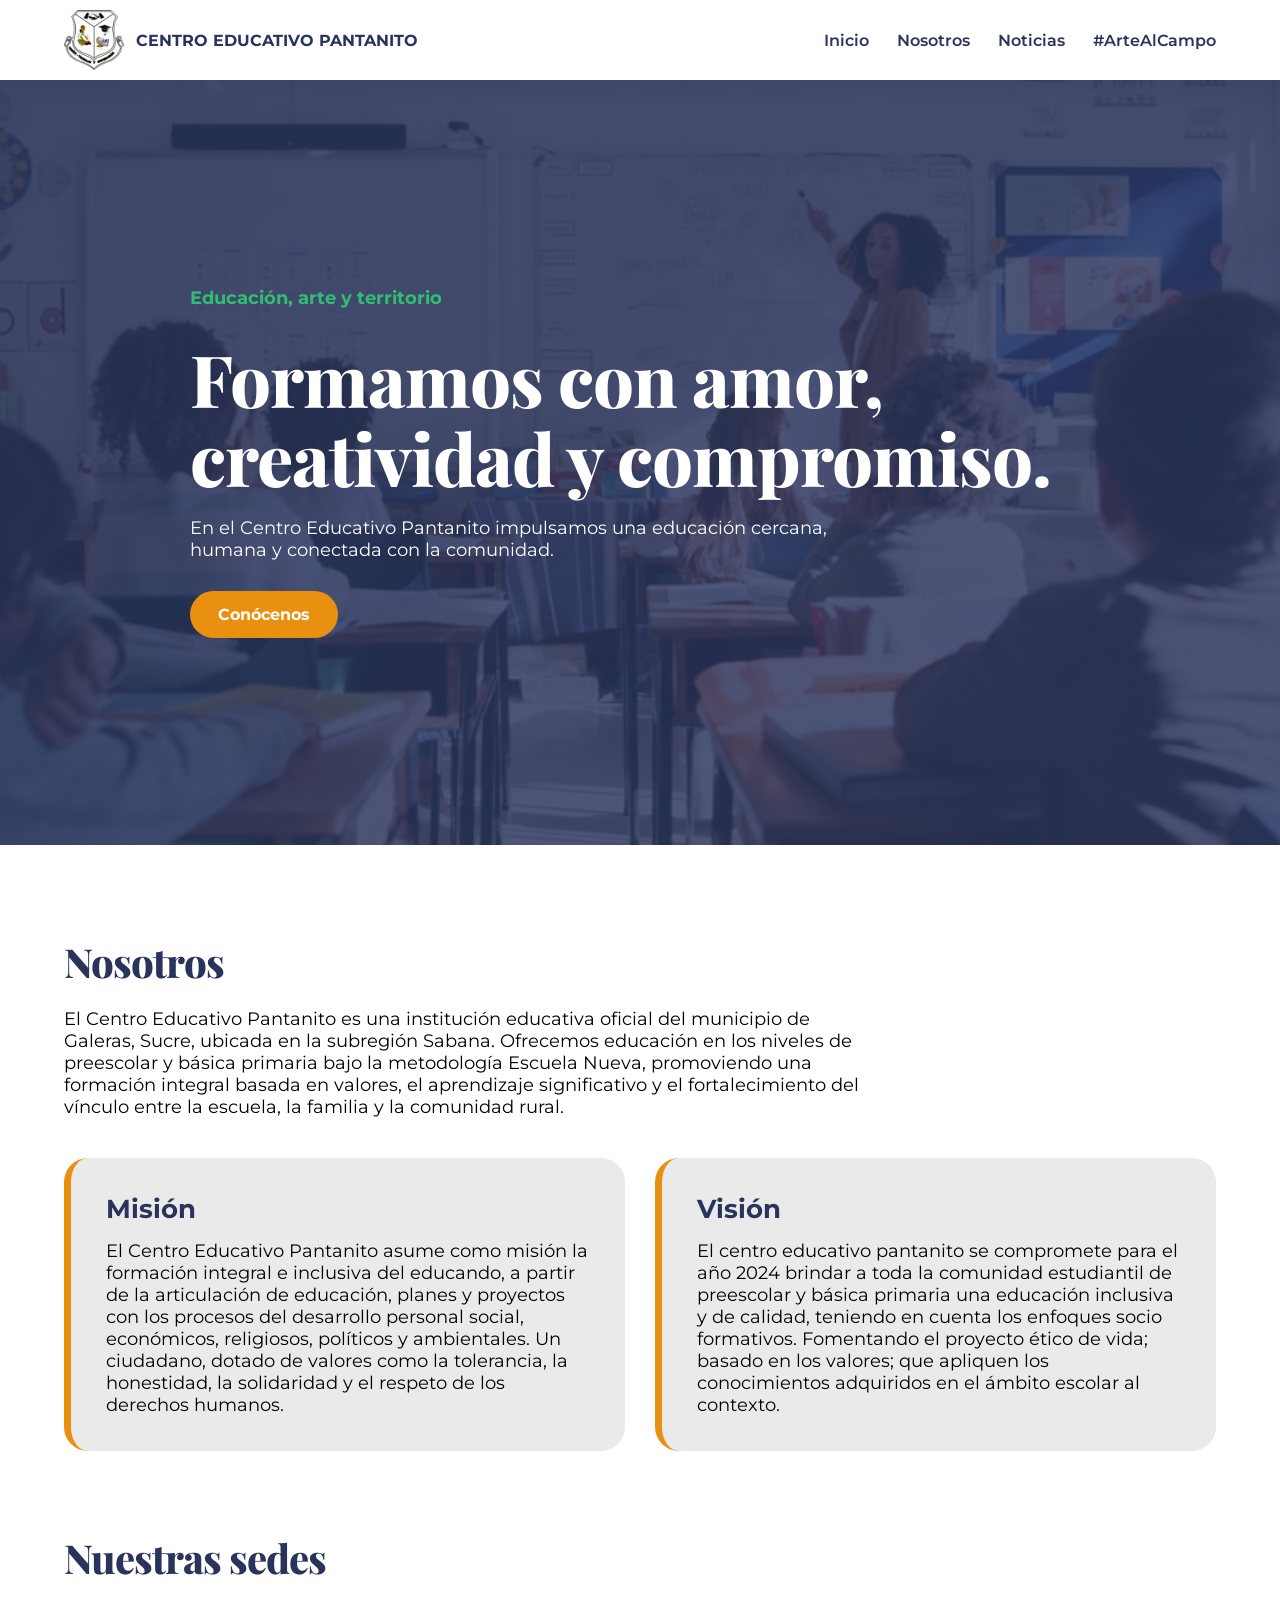
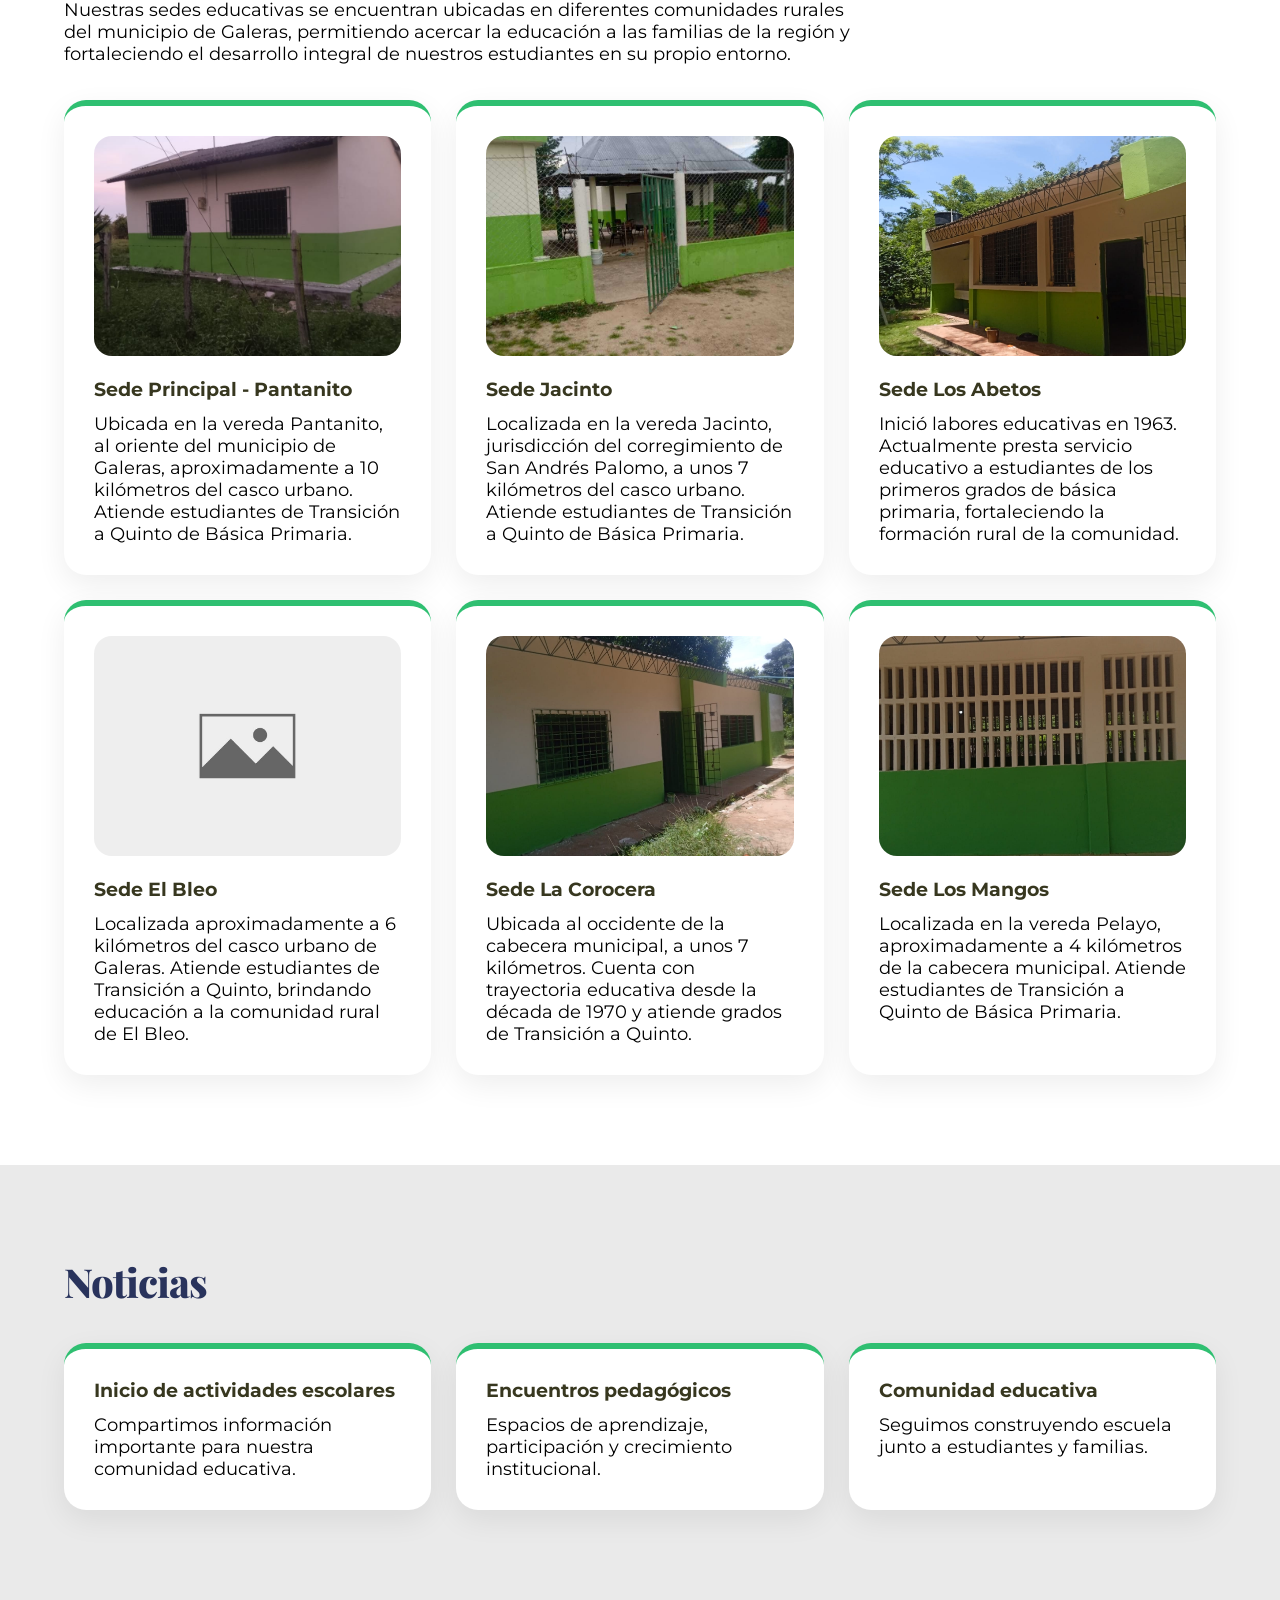
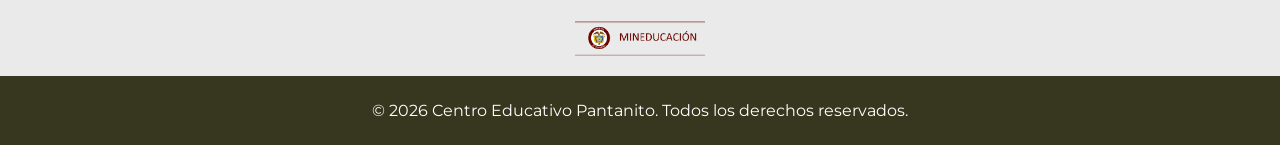
==== commit 5feae42a: "Añadiendo actualizaciones" ====
--- a/index.html
+++ b/index.html
@@ -127,20 +127,6 @@
 
           <article class="card sede-card">
             <img
-              src="img/nophoto.webp"
-              alt="Sede El Guamo"
-              class="sede-img-real"
-            />
-            <h3>Sede El Guamo</h3>
-            <p>
-              Ubicada al sureste de la cabecera municipal, aproximadamente a 10
-              kilómetros. Agrupa el contexto educativo de las comunidades de Los
-              Abetos y El Carmen.
-            </p>
-          </article>
-
-          <article class="card sede-card">
-            <img
               src="img/sede_abetos.jpeg"
               alt="Sede Abetos"
               class="sede-img-real"
@@ -150,20 +136,6 @@
               Inició labores educativas en 1963. Actualmente presta servicio
               educativo a estudiantes de los primeros grados de básica primaria,
               fortaleciendo la formación rural de la comunidad.
-            </p>
-          </article>
-
-          <article class="card sede-card">
-            <img
-              src="img/nophoto.webp"
-              alt="Sede El Carmen"
-              class="sede-img-real"
-            />
-            <h3>Sede El Carmen</h3>
-            <p>
-              Centro educativo con trayectoria desde 1960. Atiende estudiantes
-              de Transición a Quinto de Básica Primaria y contribuye al acceso
-              educativo de las familias de la zona.
             </p>
           </article>
 
